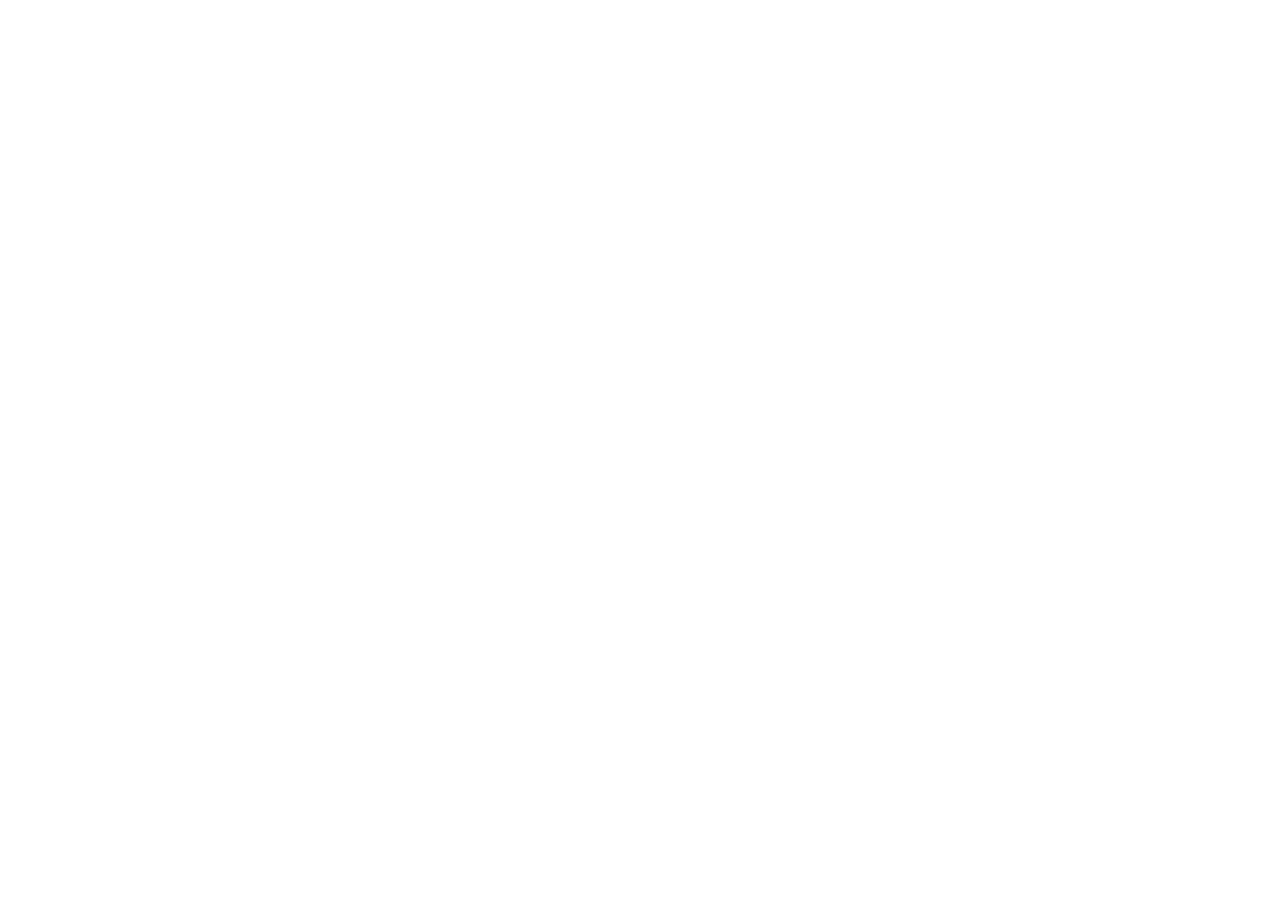
==== Form.html @ 896f0ee2 "20260202-第一頁表單建置完成，後續處理json" ====
<!DOCTYPE html>
<html lang="en">
<head>
    <meta charset="UTF-8">
    <meta name="viewport" content="width=device-width, initial-scale=1.0">
    <title>送 JSON 到後端</title>
</head>
<body>
    
</body>
</html>
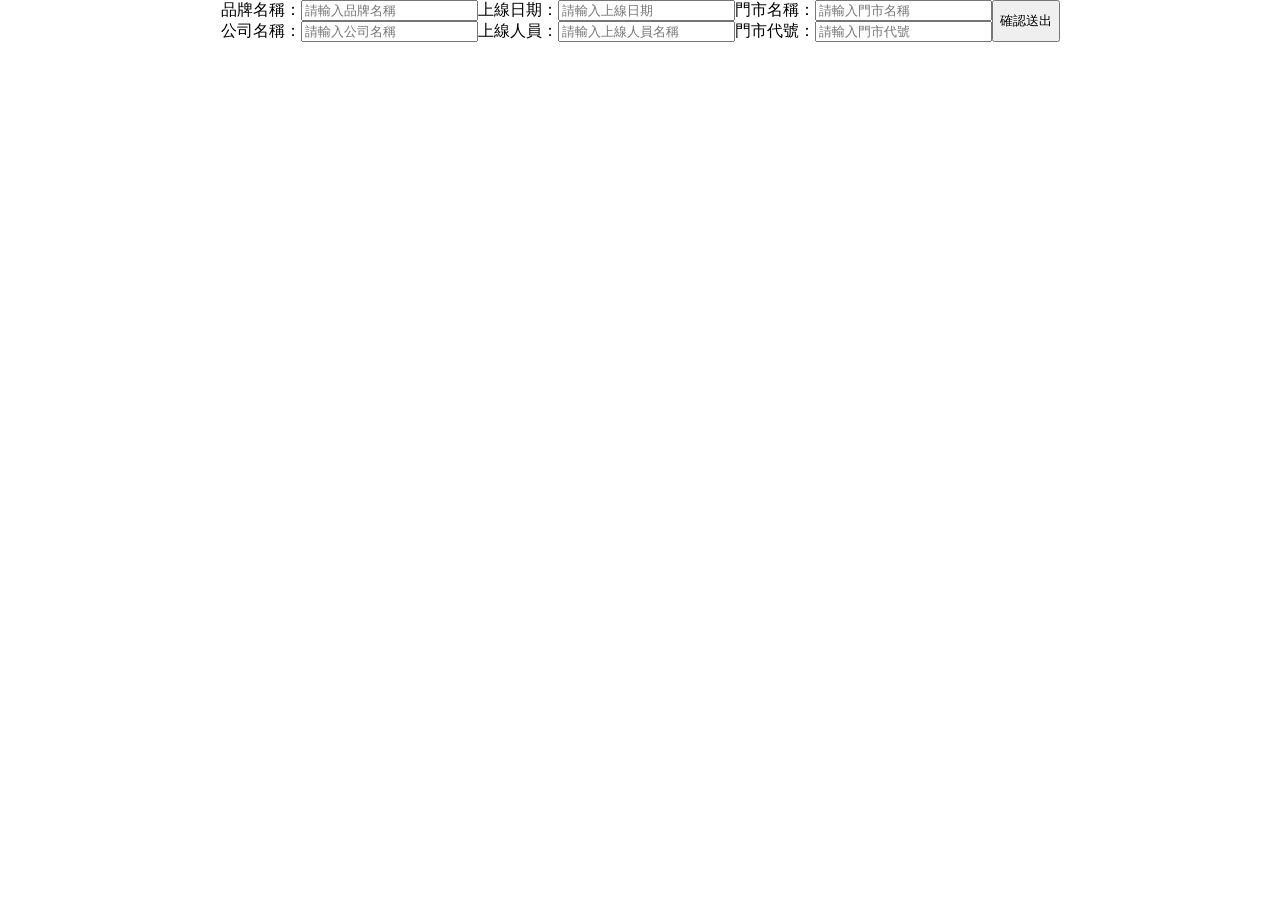
==== commit 71b78e50: "20260203-設定json並回傳到index顯示" ====
--- a/Form.html
+++ b/Form.html
@@ -4,8 +4,22 @@
     <meta charset="UTF-8">
     <meta name="viewport" content="width=device-width, initial-scale=1.0">
     <title>送 JSON 到後端</title>
+    <link rel="stylesheet" href="./Form.css" />
 </head>
 <body>
-    
+    <div>
+        <div>品牌名稱：<input type="text" id="BrandName" placeholder="請輸入品牌名稱"></div>
+        <div>公司名稱：<input type="text" id="CompanyName" placeholder="請輸入公司名稱"></div>
+    </div>
+    <div>
+        <div>上線日期：<input type="text" id="date" placeholder="請輸入上線日期"></div>
+        <div>上線人員：<input type="text" id="personnel" placeholder="請輸入上線人員名稱"></div>
+    </div>
+    <div>
+        <div>門市名稱：<input type="text" id="StoreName" placeholder="請輸入門市名稱"></div>
+        <div>門市代號：<input type="text" id="StoreNumber" placeholder="請輸入門市代號"></div>
+    </div>
+    <button type="button" class="button">確認送出</button>
+    <script src="./pageA.js"></script>
 </body>
 </html>
--- a/Form.css
+++ b/Form.css
@@ -0,0 +1,5 @@
+body {
+  margin: 0;
+  display: flex;
+  justify-content: center;
+}
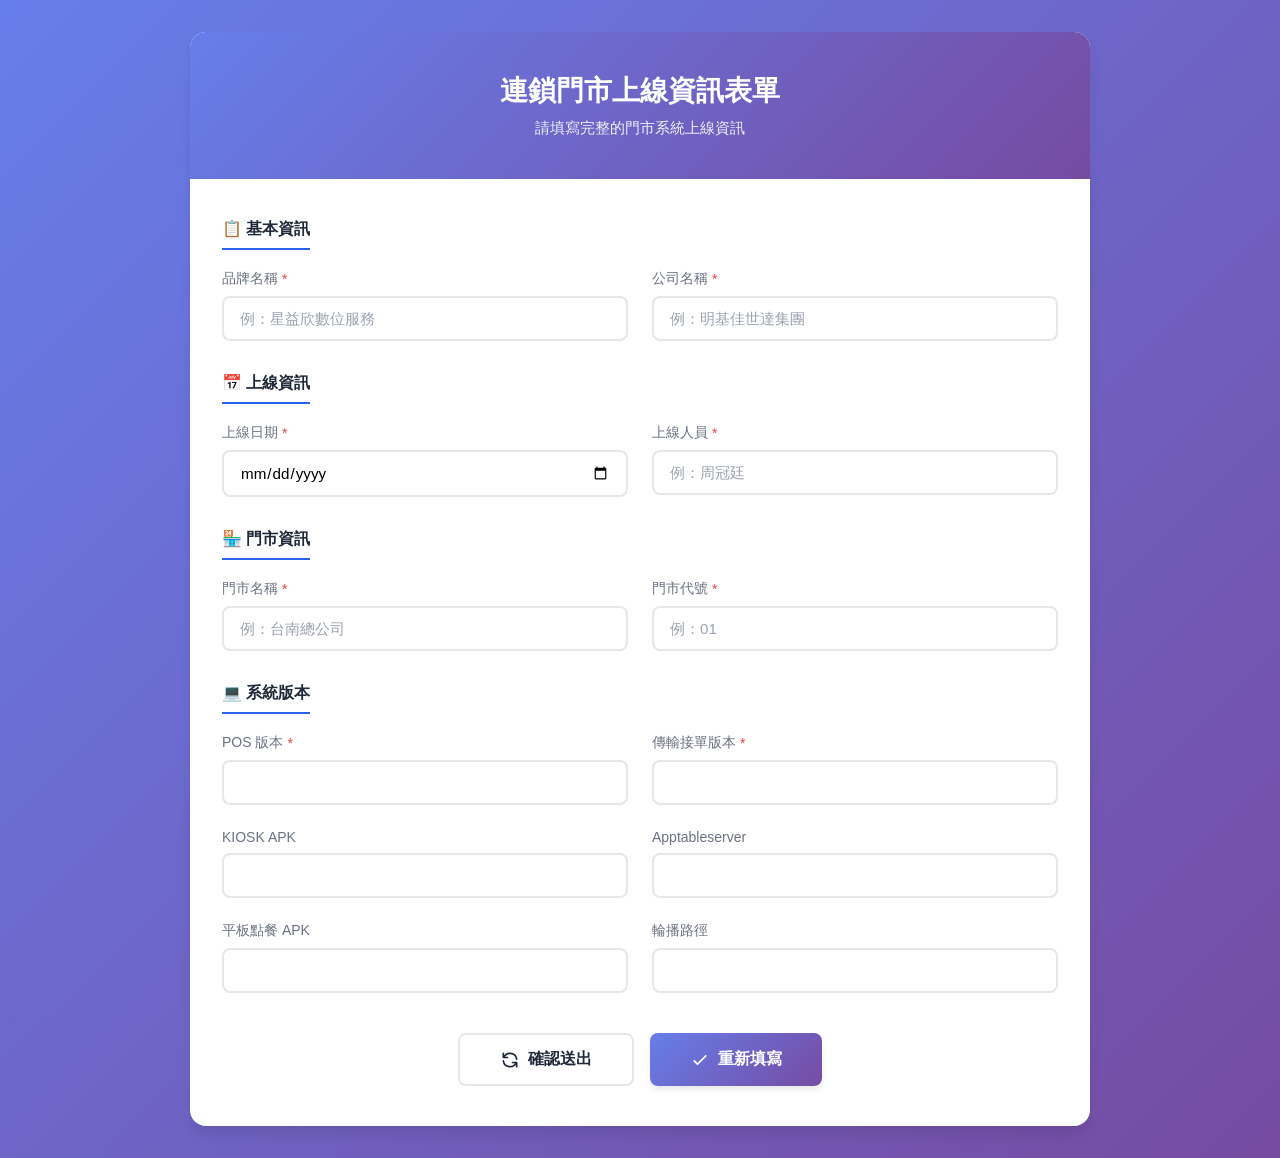
==== commit 8c1eced1: "表單優化，設定CSS樣式" ====
--- a/Form.html
+++ b/Form.html
@@ -7,19 +7,113 @@
     <link rel="stylesheet" href="./Form.css" />
 </head>
 <body>
-    <div>
-        <div>品牌名稱：<input type="text" id="BrandName" placeholder="請輸入品牌名稱"></div>
-        <div>公司名稱：<input type="text" id="CompanyName" placeholder="請輸入公司名稱"></div>
+<div class="container">
+        <div class="header">
+            <h1>連鎖門市上線資訊表單</h1>
+            <p>請填寫完整的門市系統上線資訊</p>
+        </div>
+
+        <div class="form-content">
+            <form id="onlineForm">
+                <!-- 基本資訊 -->
+                <div class="section">
+                    <div class="section-title">📋 基本資訊</div>
+                    <div class="form-grid">
+                        <div class="form-group">
+                            <label for="BrandName">品牌名稱 <span class="required">*</span></label>
+                            <input type="text" id="BrandName" placeholder="例：星益欣數位服務" required>
+                        </div>
+                        <div class="form-group">
+                            <label for="CompanyName">公司名稱 <span class="required">*</span></label>
+                            <input type="text" id="CompanyName" placeholder="例：明基佳世達集團" required>
+                        </div>
+                    </div>
+                </div>
+
+                <!-- 上線資訊 -->
+                <div class="section">
+                    <div class="section-title">📅 上線資訊</div>
+                    <div class="form-grid">
+                        <div class="form-group">
+                            <label for="date">上線日期 <span class="required">*</span></label>
+                            <input type="date" id="date" required>
+                        </div>
+                        <div class="form-group">
+                            <label for="personnel">上線人員 <span class="required">*</span></label>
+                            <input type="text" id="personnel" placeholder="例：周冠廷" required>
+                        </div>
+                    </div>
+                </div>
+
+                <!-- 門市資訊 -->
+                <div class="section">
+                    <div class="section-title">🏪 門市資訊</div>
+                    <div class="form-grid">
+                        <div class="form-group">
+                            <label for="StoreName">門市名稱 <span class="required">*</span></label>
+                            <input type="text" id="StoreName" placeholder="例：台南總公司" required>
+                        </div>
+                        <div class="form-group">
+                            <label for="StoreNumber">門市代號 <span class="required">*</span></label>
+                            <input type="text" id="StoreNumber" placeholder="例：01" required>
+                        </div>
+                    </div>
+                </div>
+
+                <!-- 系統版本 -->
+                <div class="section">
+                    <div class="section-title">💻 系統版本</div>
+                    <div class="form-grid">
+                        <div class="form-group">
+                            <label for="POSVersion">POS 版本 <span class="required">*</span></label>
+                            <input type="text" id="POSVersion" placeholder="" required>
+                        </div>
+                        <div class="form-group">
+                            <label for="TranferS&weborderVersion">傳輸接單版本 <span class="required">*</span></label>
+                            <input type="text" id="TranferS&weborderVersion" placeholder="" required>
+                        </div>
+                        <div class="form-group">
+                            <label for="KIOSKVersion">KIOSK APK</label>
+                            <input type="text" id="KIOSKVersion" placeholder="">
+                        </div>
+                        <div class="form-group">
+                            <label for="ApptableVersion">Apptableserver</label>
+                            <input type="text" id="ApptableVersion" placeholder="">
+                        </div>
+                        <div class="form-group">
+                            <label for="orderingApkVersion">平板點餐 APK</label>
+                            <input type="text" id="orderingApkVersion" placeholder="">
+                        </div>
+                        <div class="form-group">
+                            <label for="customerDisplayPath">輪播路徑</label>
+                            <input type="text" id="customerDisplayPath" placeholder="">
+                        </div>
+                    </div>
+                </div>
+
+                <!--桌況確認-->
+
+                <!--傳輸確認-->
+
+                <!-- 按鈕區 -->
+                <div class="button-container">
+                    <button type="button" class="button button-secondary" onclick="resetForm()">
+                        <svg class="icon" fill="none" stroke="currentColor" viewBox="0 0 24 24">
+                            <path stroke-linecap="round" stroke-linejoin="round" stroke-width="2" d="M4 4v5h.582m15.356 2A8.001 8.001 0 004.582 9m0 0H9m11 11v-5h-.581m0 0a8.003 8.003 0 01-15.357-2m15.357 2H15"></path>
+                        </svg>
+                        確認送出
+                    </button>
+                    <button type="submit" class="button button-primary" id="submitBtn">
+                        <svg class="icon" fill="none" stroke="currentColor" viewBox="0 0 24 24">
+                            <path stroke-linecap="round" stroke-linejoin="round" stroke-width="2" d="M5 13l4 4L19 7"></path>
+                        </svg>
+                        重新填寫
+                    </button>
+                </div>
+            </form>
+        </div>
     </div>
-    <div>
-        <div>上線日期：<input type="text" id="date" placeholder="請輸入上線日期"></div>
-        <div>上線人員：<input type="text" id="personnel" placeholder="請輸入上線人員名稱"></div>
-    </div>
-    <div>
-        <div>門市名稱：<input type="text" id="StoreName" placeholder="請輸入門市名稱"></div>
-        <div>門市代號：<input type="text" id="StoreNumber" placeholder="請輸入門市代號"></div>
-    </div>
-    <button type="button" class="button">確認送出</button>
+
     <script src="./pageA.js"></script>
 </body>
 </html>
--- a/Form.css
+++ b/Form.css
@@ -1,5 +1,264 @@
-body {
-  margin: 0;
-  display: flex;
-  justify-content: center;
-}+* {
+            margin: 0;
+            padding: 0;
+            box-sizing: border-box;
+        }
+
+        :root {
+            --primary: #2563eb;
+            --primary-dark: #1e40af;
+            --primary-light: #dbeafe;
+            --success: #10b981;
+            --text-primary: #1f2937;
+            --text-secondary: #6b7280;
+            --border: #e5e7eb;
+            --background: #f9fafb;
+            --card-bg: #ffffff;
+            --shadow-sm: 0 1px 2px 0 rgba(0, 0, 0, 0.05);
+            --shadow-md: 0 4px 6px -1px rgba(0, 0, 0, 0.1);
+            --shadow-lg: 0 10px 15px -3px rgba(0, 0, 0, 0.1);
+        }
+
+        body {
+            font-family: 'Noto Sans TC', sans-serif;
+            background: linear-gradient(135deg, #667eea 0%, #764ba2 100%);
+            min-height: 100vh;
+            padding: 2rem 1rem;
+            display: flex;
+            justify-content: center;
+            align-items: center;
+        }
+
+        .container {
+            max-width: 900px;
+            width: 100%;
+            background: var(--card-bg);
+            border-radius: 16px;
+            box-shadow: var(--shadow-lg);
+            overflow: hidden;
+            animation: slideUp 0.5s ease-out;
+        }
+
+        @keyframes slideUp {
+            from {
+                opacity: 0;
+                transform: translateY(20px);
+            }
+            to {
+                opacity: 1;
+                transform: translateY(0);
+            }
+        }
+
+        .header {
+            background: linear-gradient(135deg, #667eea 0%, #764ba2 100%);
+            color: white;
+            padding: 2.5rem 2rem;
+            text-align: center;
+        }
+
+        .header h1 {
+            font-size: 1.75rem;
+            font-weight: 700;
+            margin-bottom: 0.5rem;
+        }
+
+        .header p {
+            font-size: 0.95rem;
+            opacity: 0.9;
+        }
+
+        .form-content {
+            padding: 2.5rem 2rem;
+        }
+
+        .section {
+            margin-bottom: 2rem;
+        }
+
+        .section-title {
+            font-size: 1rem;
+            font-weight: 600;
+            color: var(--text-primary);
+            margin-bottom: 1.25rem;
+            padding-bottom: 0.5rem;
+            border-bottom: 2px solid var(--primary);
+            display: inline-block;
+        }
+
+        .form-grid {
+            display: grid;
+            grid-template-columns: repeat(auto-fit, minmax(280px, 1fr));
+            gap: 1.5rem;
+        }
+
+        .form-group {
+            display: flex;
+            flex-direction: column;
+            gap: 0.5rem;
+        }
+
+        .form-group label {
+            font-size: 0.875rem;
+            font-weight: 500;
+            color: var(--text-secondary);
+            display: flex;
+            align-items: center;
+            gap: 0.25rem;
+        }
+
+        .form-group label .required {
+            color: #ef4444;
+        }
+
+        .form-group input {
+            padding: 0.75rem 1rem;
+            font-size: 0.95rem;
+            border: 2px solid var(--border);
+            border-radius: 8px;
+            transition: all 0.2s ease;
+            font-family: 'Noto Sans TC', sans-serif;
+            background: white;
+        }
+
+        .form-group input:focus {
+            outline: none;
+            border-color: var(--primary);
+            box-shadow: 0 0 0 3px var(--primary-light);
+        }
+
+        .form-group input::placeholder {
+            color: #9ca3af;
+        }
+
+        .form-group input:hover {
+            border-color: #d1d5db;
+        }
+
+        .button-container {
+            margin-top: 2.5rem;
+            display: flex;
+            justify-content: center;
+            gap: 1rem;
+        }
+
+        .button {
+            padding: 0.875rem 2.5rem;
+            font-size: 1rem;
+            font-weight: 600;
+            border: none;
+            border-radius: 8px;
+            cursor: pointer;
+            transition: all 0.3s ease;
+            font-family: 'Noto Sans TC', sans-serif;
+            display: inline-flex;
+            align-items: center;
+            gap: 0.5rem;
+        }
+
+        .button-primary {
+            background: linear-gradient(135deg, #667eea 0%, #764ba2 100%);
+            color: white;
+            box-shadow: var(--shadow-md);
+        }
+
+        .button-primary:hover {
+            transform: translateY(-2px);
+            box-shadow: var(--shadow-lg);
+        }
+
+        .button-primary:active {
+            transform: translateY(0);
+        }
+
+        .button-secondary {
+            background: white;
+            color: var(--text-primary);
+            border: 2px solid var(--border);
+        }
+
+        .button-secondary:hover {
+            background: var(--background);
+        }
+
+        .icon {
+            width: 20px;
+            height: 20px;
+        }
+
+        /* 表單驗證樣式 */
+        .form-group input.error {
+            border-color: #ef4444;
+        }
+
+        .form-group input.success {
+            border-color: var(--success);
+        }
+
+        .error-message {
+            color: #ef4444;
+            font-size: 0.8rem;
+            margin-top: 0.25rem;
+        }
+
+        /* 響應式設計 */
+        @media (max-width: 768px) {
+            .form-grid {
+                grid-template-columns: 1fr;
+            }
+
+            .header h1 {
+                font-size: 1.5rem;
+            }
+
+            .form-content {
+                padding: 1.5rem 1rem;
+            }
+
+            .button-container {
+                flex-direction: column;
+            }
+
+            .button {
+                width: 100%;
+            }
+        }
+
+        /* 載入動畫 */
+        .loading {
+            display: inline-block;
+            width: 16px;
+            height: 16px;
+            border: 2px solid rgba(255, 255, 255, 0.3);
+            border-radius: 50%;
+            border-top-color: white;
+            animation: spin 0.8s linear infinite;
+        }
+
+        @keyframes spin {
+            to { transform: rotate(360deg); }
+        }
+
+        .toast {
+            position: fixed;
+            top: 20px;
+            right: 20px;
+            background: var(--success);
+            color: white;
+            padding: 1rem 1.5rem;
+            border-radius: 8px;
+            box-shadow: var(--shadow-lg);
+            animation: slideIn 0.3s ease-out;
+            z-index: 1000;
+        }
+
+        @keyframes slideIn {
+            from {
+                opacity: 0;
+                transform: translateX(100px);
+            }
+            to {
+                opacity: 1;
+                transform: translateX(0);
+            }
+        }
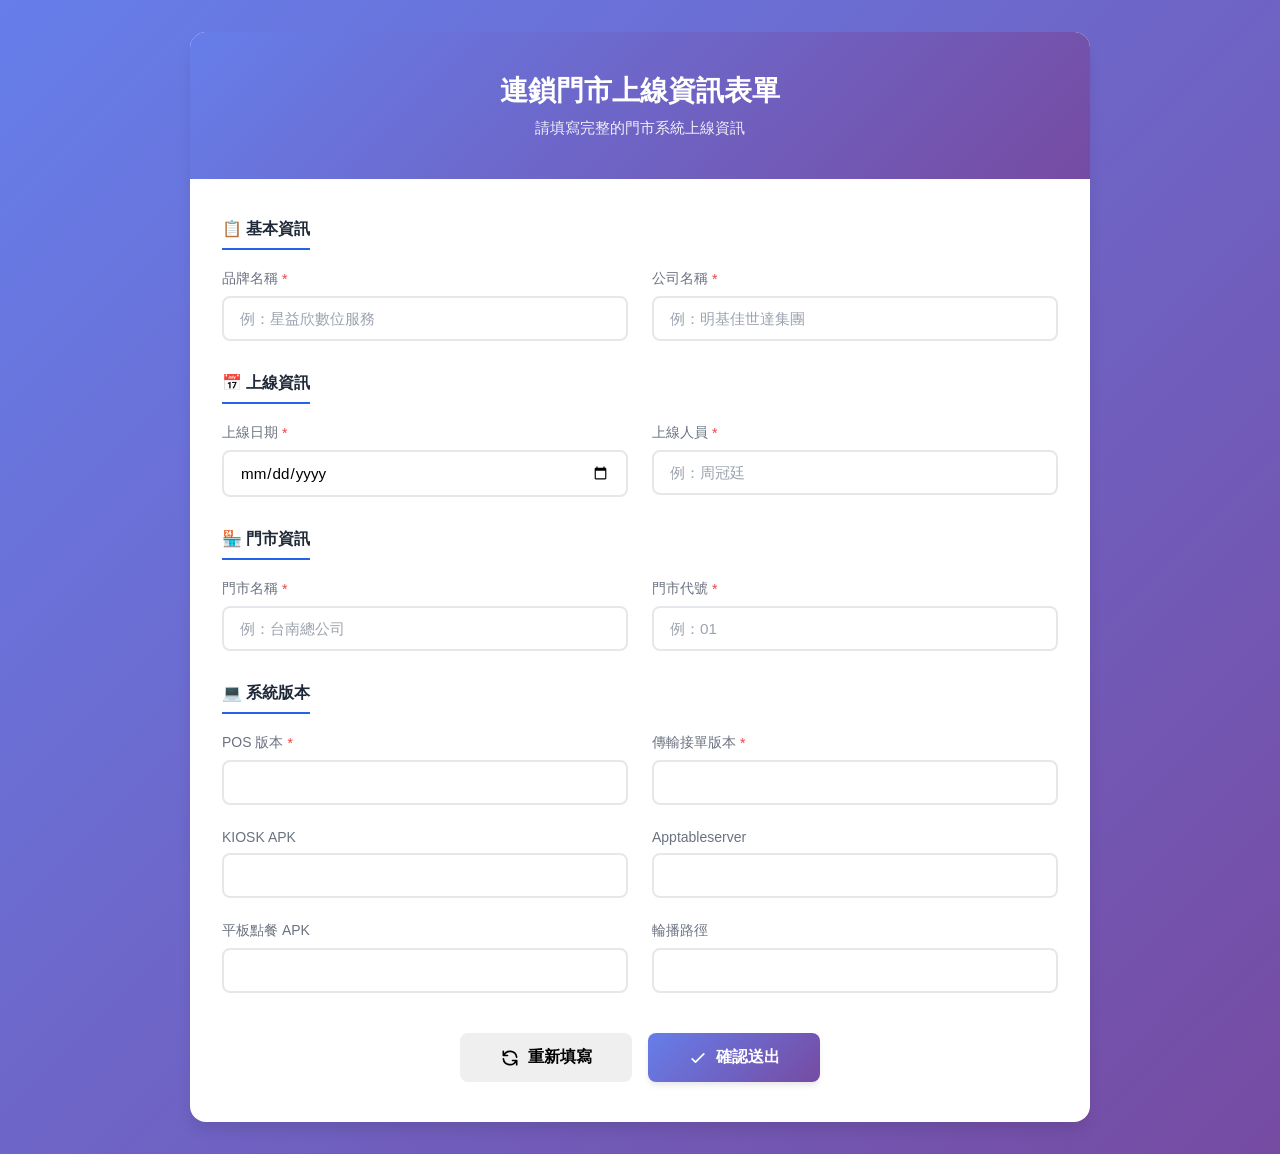
==== commit a0b694bf: "20260303調整" ====
--- a/Form.html
+++ b/Form.html
@@ -69,8 +69,8 @@
                             <input type="text" id="POSVersion" placeholder="" required>
                         </div>
                         <div class="form-group">
-                            <label for="TranferS&weborderVersion">傳輸接單版本 <span class="required">*</span></label>
-                            <input type="text" id="TranferS&weborderVersion" placeholder="" required>
+                            <label for="TransferS&weborderVersion">傳輸接單版本 <span class="required">*</span></label>
+                            <input type="text" id="TransferS&weborderVersion" placeholder="" required>
                         </div>
                         <div class="form-group">
                             <label for="KIOSKVersion">KIOSK APK</label>
@@ -91,23 +91,37 @@
                     </div>
                 </div>
 
-                <!--桌況確認-->
+                <!--License-->
 
-                <!--傳輸確認-->
+                <!--POS基本設定-->
+
+                <!--傳輸接單-->
+
+                <!--排程-->
+
+                <!--平板-->
+
+                <!--KIOSK-->
+
+                <!--UniKDS-->
+
+                <!--XSign叫號機-->
+
+                <!--Uni叫號機-->
 
                 <!-- 按鈕區 -->
                 <div class="button-container">
-                    <button type="button" class="button button-secondary" onclick="resetForm()">
+                    <button type="button" class="button button-Claerdata" onclick="resetForm()">
                         <svg class="icon" fill="none" stroke="currentColor" viewBox="0 0 24 24">
                             <path stroke-linecap="round" stroke-linejoin="round" stroke-width="2" d="M4 4v5h.582m15.356 2A8.001 8.001 0 004.582 9m0 0H9m11 11v-5h-.581m0 0a8.003 8.003 0 01-15.357-2m15.357 2H15"></path>
                         </svg>
-                        確認送出
+                        重新填寫
                     </button>
-                    <button type="submit" class="button button-primary" id="submitBtn">
+                    <button type="submit" class="button button-Senddata" id="submitBtn">
                         <svg class="icon" fill="none" stroke="currentColor" viewBox="0 0 24 24">
                             <path stroke-linecap="round" stroke-linejoin="round" stroke-width="2" d="M5 13l4 4L19 7"></path>
                         </svg>
-                        重新填寫
+                        確認送出
                     </button>
                 </div>
             </form>
--- a/Form.css
+++ b/Form.css
@@ -156,28 +156,28 @@
             gap: 0.5rem;
         }
 
-        .button-primary {
+        .button-Senddata {
             background: linear-gradient(135deg, #667eea 0%, #764ba2 100%);
             color: white;
             box-shadow: var(--shadow-md);
         }
 
-        .button-primary:hover {
+        .button-Senddata:hover {
             transform: translateY(-2px);
             box-shadow: var(--shadow-lg);
         }
 
-        .button-primary:active {
+        .button-Senddata:active {
             transform: translateY(0);
         }
 
-        .button-secondary {
+        .button-Cleardata {
             background: white;
             color: var(--text-primary);
             border: 2px solid var(--border);
         }
 
-        .button-secondary:hover {
+        .button-Cleardata:hover {
             background: var(--background);
         }
 
